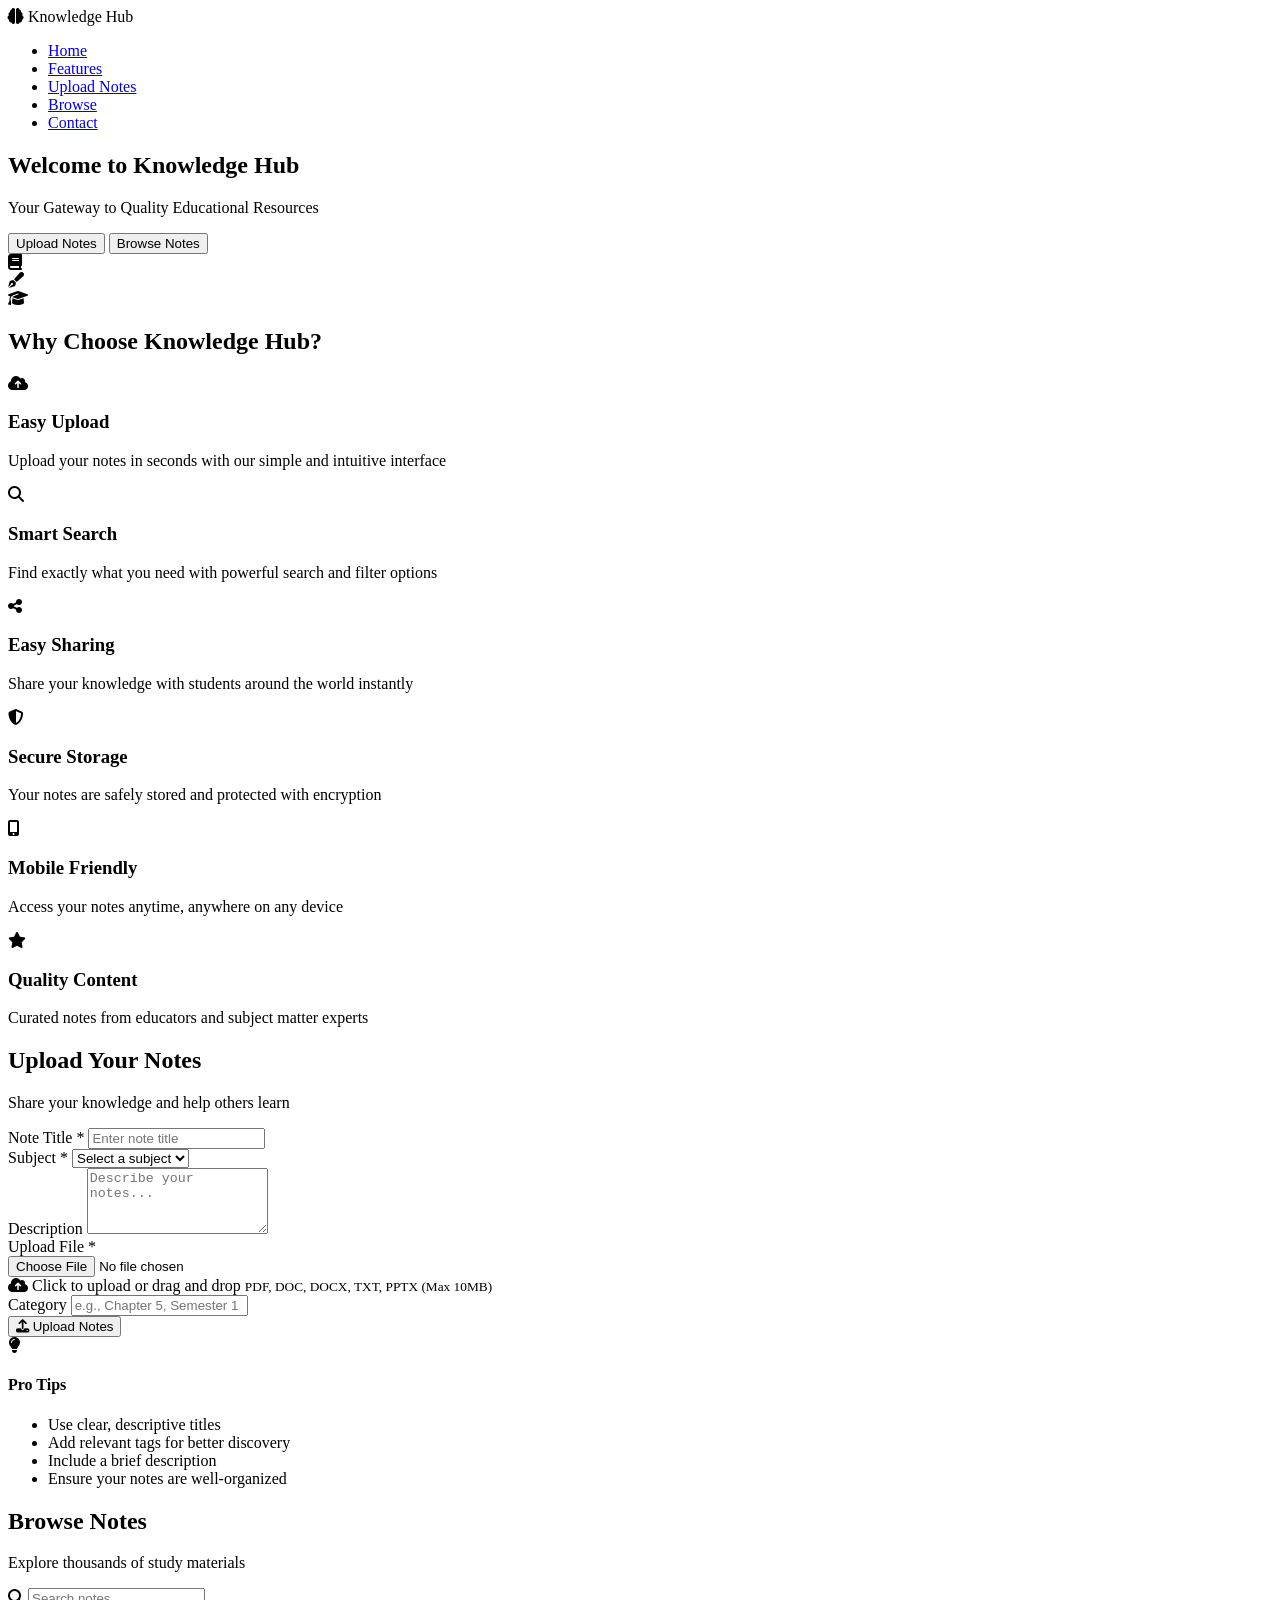
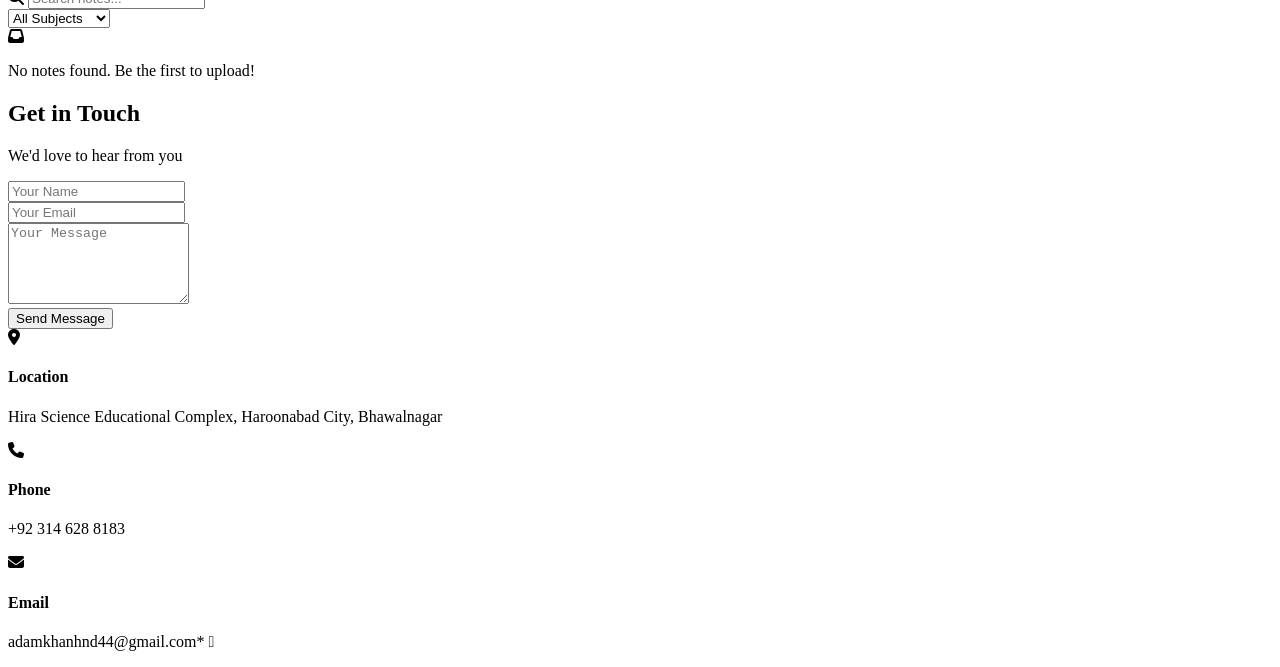
==== index.html @ ecd12857 "Add main structure for Knowledge Hub platform This HTML file serves as the main structure for the Kn" ====
<!DOCTYPE html>
<html lang="en">
<head>
    <meta charset="UTF-8">
    <meta name="viewport" content="width=device-width, initial-scale=1.0">
    <title>Knowledge Hub - Educational Platform</title>
    <link rel="stylesheet" href="styles.css">
    <link rel="stylesheet" href="https://cdnjs.cloudflare.com/ajax/libs/font-awesome/6.4.0/css/all.min.css">
</head>
<body>
    <!-- Navigation Bar -->
    <nav class="navbar">
        <div class="container">
            <div class="logo">
                <i class="fas fa-brain"></i>
                <span>Knowledge Hub</span>
            </div>
            <ul class="nav-links">
                <li><a href="#home" class="nav-link active">Home</a></li>
                <li><a href="#features" class="nav-link">Features</a></li>
                <li><a href="#upload" class="nav-link">Upload Notes</a></li>
                <li><a href="#notes" class="nav-link">Browse</a></li>
                <li><a href="#contact" class="nav-link">Contact</a></li>
            </ul>
            <div class="hamburger">
                <span></span>
                <span></span>
                <span></span>
            </div>
        </div>
    </nav>

    <!-- Hero Section -->
    <section id="home" class="hero">
        <div class="hero-content">
            <h1 class="hero-title">Welcome to <span class="highlight">Knowledge Hub</span></h1>
            <p class="hero-subtitle">Your Gateway to Quality Educational Resources</p>
            <div class="hero-buttons">
                <button class="btn btn-primary" onclick="scrollToSection('upload')">
                    Upload Notes
                </button>
                <button class="btn btn-secondary" onclick="scrollToSection('notes')">
                    Browse Notes
                </button>
            </div>
        </div>
        <div class="hero-image">
            <div class="floating-card">
                <i class="fas fa-book"></i>
            </div>
            <div class="floating-card card-2">
                <i class="fas fa-pen-fancy"></i>
            </div>
            <div class="floating-card card-3">
                <i class="fas fa-graduation-cap"></i>
            </div>
        </div>
    </section>

    <!-- Features Section -->
    <section id="features" class="features">
        <h2>Why Choose Knowledge Hub?</h2>
        <div class="features-grid">
            <div class="feature-card">
                <div class="feature-icon">
                    <i class="fas fa-cloud-upload-alt"></i>
                </div>
                <h3>Easy Upload</h3>
                <p>Upload your notes in seconds with our simple and intuitive interface</p>
            </div>
            <div class="feature-card">
                <div class="feature-icon">
                    <i class="fas fa-search"></i>
                </div>
                <h3>Smart Search</h3>
                <p>Find exactly what you need with powerful search and filter options</p>
            </div>
            <div class="feature-card">
                <div class="feature-icon">
                    <i class="fas fa-share-alt"></i>
                </div>
                <h3>Easy Sharing</h3>
                <p>Share your knowledge with students around the world instantly</p>
            </div>
            <div class="feature-card">
                <div class="feature-icon">
                    <i class="fas fa-shield-alt"></i>
                </div>
                <h3>Secure Storage</h3>
                <p>Your notes are safely stored and protected with encryption</p>
            </div>
            <div class="feature-card">
                <div class="feature-icon">
                    <i class="fas fa-mobile-alt"></i>
                </div>
                <h3>Mobile Friendly</h3>
                <p>Access your notes anytime, anywhere on any device</p>
            </div>
            <div class="feature-card">
                <div class="feature-icon">
                    <i class="fas fa-star"></i>
                </div>
                <h3>Quality Content</h3>
                <p>Curated notes from educators and subject matter experts</p>
            </div>
        </div>
    </section>

    <!-- Upload Notes Section -->
    <section id="upload" class="upload-section">
        <div class="container">
            <h2>Upload Your Notes</h2>
            <p class="section-subtitle">Share your knowledge and help others learn</p>
            
            <div class="upload-container">
                <form id="uploadForm" class="upload-form">
                    <div class="form-group">
                        <label for="title">Note Title *</label>
                        <input type="text" id="title" name="title" placeholder="Enter note title" required>
                    </div>

                    <div class="form-group">
                        <label for="subject">Subject *</label>
                        <select id="subject" name="subject" required>
                            <option value="">Select a subject</option>
                            <option value="Mathematics">Mathematics</option>
                            <option value="Science">Science</option>
                            <option value="History">History</option>
                            <option value="Literature">Literature</option>
                            <option value="Physics">Physics</option>
                            <option value="Chemistry">Chemistry</option>
                            <option value="Biology">Biology</option>
                            <option value="Programming">Programming</option>
                            <option value="Other">Other</option>
                        </select>
                    </div>

                    <div class="form-group">
                        <label for="description">Description</label>
                        <textarea id="description" name="description" placeholder="Describe your notes..." rows="4"></textarea>
                    </div>

                    <div class="form-group">
                        <label for="file">Upload File *</label>
                        <div class="file-input-wrapper">
                            <input type="file" id="file" name="file" accept=".pdf,.doc,.docx,.txt,.pptx" required>
                            <div class="file-input-label">
                                <i class="fas fa-cloud-upload-alt"></i>
                                <span>Click to upload or drag and drop</span>
                                <small>PDF, DOC, DOCX, TXT, PPTX (Max 10MB)</small>
                            </div>
                        </div>
                    </div>

                    <div class="form-group">
                        <label for="category">Category</label>
                        <input type="text" id="category" name="category" placeholder="e.g., Chapter 5, Semester 1">
                    </div>

                    <button type="submit" class="btn btn-primary btn-large">
                        <i class="fas fa-upload"></i> Upload Notes
                    </button>
                </form>

                <div class="upload-info">
                    <div class="info-card">
                        <i class="fas fa-lightbulb"></i>
                        <h4>Pro Tips</h4>
                        <ul>
                            <li>Use clear, descriptive titles</li>
                            <li>Add relevant tags for better discovery</li>
                            <li>Include a brief description</li>
                            <li>Ensure your notes are well-organized</li>
                        </ul>
                    </div>
                </div>
            </div>
        </div>
    </section>

    <!-- Browse Notes Section -->
    <section id="notes" class="notes-section">
        <div class="container">
            <h2>Browse Notes</h2>
            <p class="section-subtitle">Explore thousands of study materials</p>

            <!-- Search and Filter -->
            <div class="search-filter">
                <div class="search-box">
                    <i class="fas fa-search"></i>
                    <input type="text" id="searchInput" placeholder="Search notes...">
                </div>
                <select id="filterSubject">
                    <option value="">All Subjects</option>
                    <option value="Mathematics">Mathematics</option>
                    <option value="Science">Science</option>
                    <option value="History">History</option>
                    <option value="Literature">Literature</option>
                    <option value="Physics">Physics</option>
                    <option value="Chemistry">Chemistry</option>
                    <option value="Biology">Biology</option>
                    <option value="Programming">Programming</option>
                </select>
            </div>

            <!-- Notes Grid - THIS IS THE IMPORTANT ONE -->
            <div class="notes-grid" id="notesGrid">
                <!-- Notes will be dynamically inserted here -->
            </div>

            <div id="noNotes" class="no-notes">
                <i class="fas fa-inbox"></i>
                <p>No notes found. Be the first to upload!</p>
            </div>
        </div>
    </section>

    <!-- Contact Section -->
    <section id="contact" class="contact-section">
        <div class="container">
            <h2>Get in Touch</h2>
            <p class="section-subtitle">We'd love to hear from you</p>

            <div class="contact-content">
                <form class="contact-form" id="contactForm">
                    <div class="form-group">
                        <input type="text" placeholder="Your Name" required>
                    </div>
                    <div class="form-group">
                        <input type="email" placeholder="Your Email" required>
                    </div>
                    <div class="form-group">
                        <textarea placeholder="Your Message" rows="5" required></textarea>
                    </div>
                    <button type="submit" class="btn btn-primary btn-large">Send Message</button>
                </form>

                <div class="contact-info">
                    <div class="contact-item">
                        <i class="fas fa-map-marker-alt"></i>
                        <div>
                            <h4>Location</h4>
                            <p>Hira Science Educational Complex, Haroonabad City, Bhawalnagar</p>
                        </div>
                    </div>
                    <div class="contact-item">
                        <i class="fas fa-phone"></i>
                        <div>
                            <h4>Phone</h4>
                            <p>+92 314 628 8183</p>
                        </div>
                    </div>
                    <div class="contact-item">
                        <i class="fas fa-envelope"></i>
                        <div>
                            <h4>Email</h4>
                            <p>adamkhanhnd44@gmail.com*

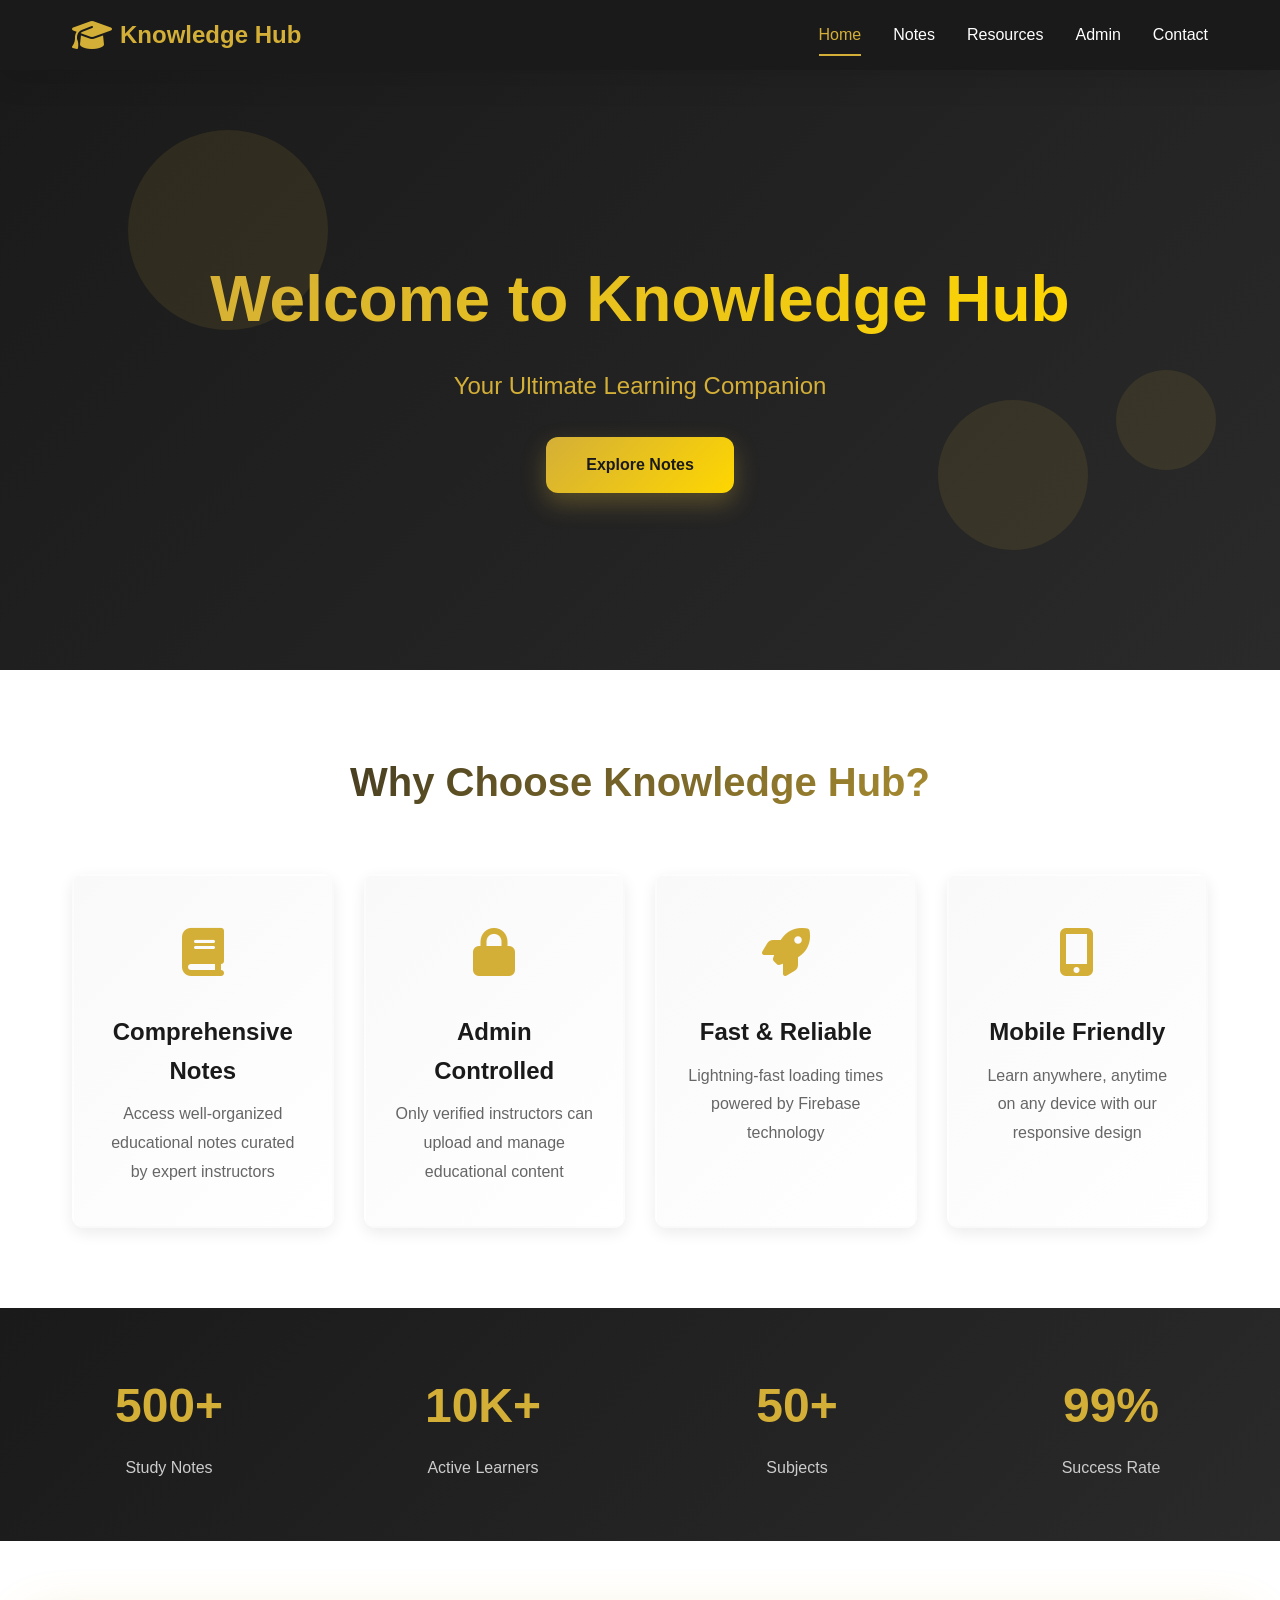
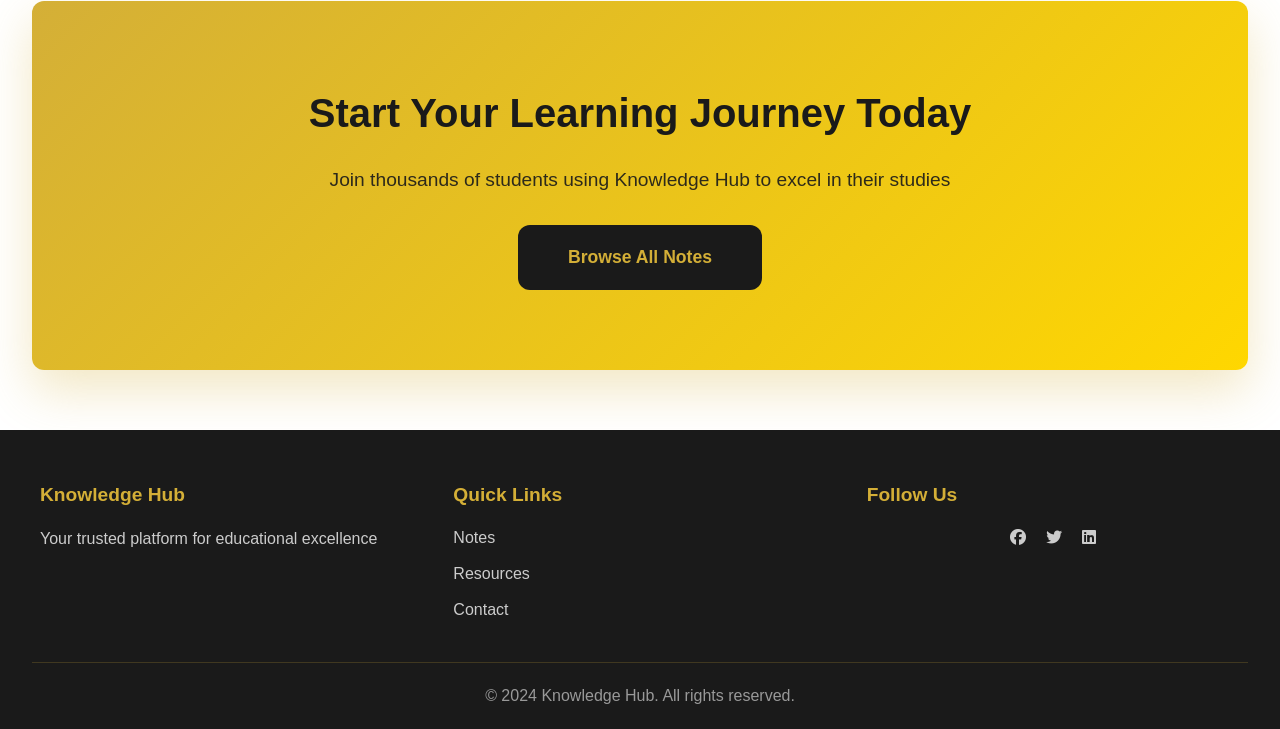
==== commit 92e07c3c: "Complete Knowledge Hub website with Firebase integration, animations, and multi-page structure" ====
--- a/index.html
+++ b/index.html
@@ -3,24 +3,24 @@
 <head>
     <meta charset="UTF-8">
     <meta name="viewport" content="width=device-width, initial-scale=1.0">
-    <title>Knowledge Hub - Educational Platform</title>
+    <title>Knowledge Hub - Learn & Share</title>
     <link rel="stylesheet" href="styles.css">
     <link rel="stylesheet" href="https://cdnjs.cloudflare.com/ajax/libs/font-awesome/6.4.0/css/all.min.css">
 </head>
 <body>
-    <!-- Navigation Bar -->
+    <!-- Navigation -->
     <nav class="navbar">
-        <div class="container">
+        <div class="nav-container">
             <div class="logo">
-                <i class="fas fa-brain"></i>
+                <i class="fas fa-graduation-cap"></i>
                 <span>Knowledge Hub</span>
             </div>
-            <ul class="nav-links">
-                <li><a href="#home" class="nav-link active">Home</a></li>
-                <li><a href="#features" class="nav-link">Features</a></li>
-                <li><a href="#upload" class="nav-link">Upload Notes</a></li>
-                <li><a href="#notes" class="nav-link">Browse</a></li>
-                <li><a href="#contact" class="nav-link">Contact</a></li>
+            <ul class="nav-menu">
+                <li><a href="index.html" class="nav-link active">Home</a></li>
+                <li><a href="notes.html" class="nav-link">Notes</a></li>
+                <li><a href="resources.html" class="nav-link">Resources</a></li>
+                <li><a href="admin.html" class="nav-link">Admin</a></li>
+                <li><a href="contact.html" class="nav-link">Contact</a></li>
             </ul>
             <div class="hamburger">
                 <span></span>
@@ -31,228 +31,110 @@
     </nav>
 
     <!-- Hero Section -->
-    <section id="home" class="hero">
+    <section class="hero">
         <div class="hero-content">
-            <h1 class="hero-title">Welcome to <span class="highlight">Knowledge Hub</span></h1>
-            <p class="hero-subtitle">Your Gateway to Quality Educational Resources</p>
-            <div class="hero-buttons">
-                <button class="btn btn-primary" onclick="scrollToSection('upload')">
-                    Upload Notes
-                </button>
-                <button class="btn btn-secondary" onclick="scrollToSection('notes')">
-                    Browse Notes
-                </button>
-            </div>
+            <h1 class="hero-title">Welcome to Knowledge Hub</h1>
+            <p class="hero-subtitle">Your Ultimate Learning Companion</p>
+            <a href="notes.html" class="cta-button">Explore Notes</a>
         </div>
-        <div class="hero-image">
-            <div class="floating-card">
-                <i class="fas fa-book"></i>
-            </div>
-            <div class="floating-card card-2">
-                <i class="fas fa-pen-fancy"></i>
-            </div>
-            <div class="floating-card card-3">
-                <i class="fas fa-graduation-cap"></i>
-            </div>
+        <div class="hero-background">
+            <div class="floating-shape shape-1"></div>
+            <div class="floating-shape shape-2"></div>
+            <div class="floating-shape shape-3"></div>
         </div>
     </section>
 
     <!-- Features Section -->
-    <section id="features" class="features">
-        <h2>Why Choose Knowledge Hub?</h2>
+    <section class="features">
+        <h2 class="section-title">Why Choose Knowledge Hub?</h2>
         <div class="features-grid">
             <div class="feature-card">
                 <div class="feature-icon">
-                    <i class="fas fa-cloud-upload-alt"></i>
+                    <i class="fas fa-book"></i>
                 </div>
-                <h3>Easy Upload</h3>
-                <p>Upload your notes in seconds with our simple and intuitive interface</p>
+                <h3>Comprehensive Notes</h3>
+                <p>Access well-organized educational notes curated by expert instructors</p>
             </div>
             <div class="feature-card">
                 <div class="feature-icon">
-                    <i class="fas fa-search"></i>
+                    <i class="fas fa-lock"></i>
                 </div>
-                <h3>Smart Search</h3>
-                <p>Find exactly what you need with powerful search and filter options</p>
+                <h3>Admin Controlled</h3>
+                <p>Only verified instructors can upload and manage educational content</p>
             </div>
             <div class="feature-card">
                 <div class="feature-icon">
-                    <i class="fas fa-share-alt"></i>
+                    <i class="fas fa-rocket"></i>
                 </div>
-                <h3>Easy Sharing</h3>
-                <p>Share your knowledge with students around the world instantly</p>
-            </div>
-            <div class="feature-card">
-                <div class="feature-icon">
-                    <i class="fas fa-shield-alt"></i>
-                </div>
-                <h3>Secure Storage</h3>
-                <p>Your notes are safely stored and protected with encryption</p>
+                <h3>Fast & Reliable</h3>
+                <p>Lightning-fast loading times powered by Firebase technology</p>
             </div>
             <div class="feature-card">
                 <div class="feature-icon">
                     <i class="fas fa-mobile-alt"></i>
                 </div>
                 <h3>Mobile Friendly</h3>
-                <p>Access your notes anytime, anywhere on any device</p>
-            </div>
-            <div class="feature-card">
-                <div class="feature-icon">
-                    <i class="fas fa-star"></i>
-                </div>
-                <h3>Quality Content</h3>
-                <p>Curated notes from educators and subject matter experts</p>
+                <p>Learn anywhere, anytime on any device with our responsive design</p>
             </div>
         </div>
     </section>
 
-    <!-- Upload Notes Section -->
-    <section id="upload" class="upload-section">
-        <div class="container">
-            <h2>Upload Your Notes</h2>
-            <p class="section-subtitle">Share your knowledge and help others learn</p>
-            
-            <div class="upload-container">
-                <form id="uploadForm" class="upload-form">
-                    <div class="form-group">
-                        <label for="title">Note Title *</label>
-                        <input type="text" id="title" name="title" placeholder="Enter note title" required>
-                    </div>
+    <!-- Stats Section -->
+    <section class="stats">
+        <div class="stat-item">
+            <h3 class="stat-number">500+</h3>
+            <p class="stat-label">Study Notes</p>
+        </div>
+        <div class="stat-item">
+            <h3 class="stat-number">10K+</h3>
+            <p class="stat-label">Active Learners</p>
+        </div>
+        <div class="stat-item">
+            <h3 class="stat-number">50+</h3>
+            <p class="stat-label">Subjects</p>
+        </div>
+        <div class="stat-item">
+            <h3 class="stat-number">99%</h3>
+            <p class="stat-label">Success Rate</p>
+        </div>
+    </section>
 
-                    <div class="form-group">
-                        <label for="subject">Subject *</label>
-                        <select id="subject" name="subject" required>
-                            <option value="">Select a subject</option>
-                            <option value="Mathematics">Mathematics</option>
-                            <option value="Science">Science</option>
-                            <option value="History">History</option>
-                            <option value="Literature">Literature</option>
-                            <option value="Physics">Physics</option>
-                            <option value="Chemistry">Chemistry</option>
-                            <option value="Biology">Biology</option>
-                            <option value="Programming">Programming</option>
-                            <option value="Other">Other</option>
-                        </select>
-                    </div>
+    <!-- CTA Section -->
+    <section class="cta-section">
+        <h2>Start Your Learning Journey Today</h2>
+        <p>Join thousands of students using Knowledge Hub to excel in their studies</p>
+        <a href="notes.html" class="cta-button-large">Browse All Notes</a>
+    </section>
 
-                    <div class="form-group">
-                        <label for="description">Description</label>
-                        <textarea id="description" name="description" placeholder="Describe your notes..." rows="4"></textarea>
-                    </div>
-
-                    <div class="form-group">
-                        <label for="file">Upload File *</label>
-                        <div class="file-input-wrapper">
-                            <input type="file" id="file" name="file" accept=".pdf,.doc,.docx,.txt,.pptx" required>
-                            <div class="file-input-label">
-                                <i class="fas fa-cloud-upload-alt"></i>
-                                <span>Click to upload or drag and drop</span>
-                                <small>PDF, DOC, DOCX, TXT, PPTX (Max 10MB)</small>
-                            </div>
-                        </div>
-                    </div>
-
-                    <div class="form-group">
-                        <label for="category">Category</label>
-                        <input type="text" id="category" name="category" placeholder="e.g., Chapter 5, Semester 1">
-                    </div>
-
-                    <button type="submit" class="btn btn-primary btn-large">
-                        <i class="fas fa-upload"></i> Upload Notes
-                    </button>
-                </form>
-
-                <div class="upload-info">
-                    <div class="info-card">
-                        <i class="fas fa-lightbulb"></i>
-                        <h4>Pro Tips</h4>
-                        <ul>
-                            <li>Use clear, descriptive titles</li>
-                            <li>Add relevant tags for better discovery</li>
-                            <li>Include a brief description</li>
-                            <li>Ensure your notes are well-organized</li>
-                        </ul>
-                    </div>
+    <!-- Footer -->
+    <footer class="footer">
+        <div class="footer-content">
+            <div class="footer-section">
+                <h4>Knowledge Hub</h4>
+                <p>Your trusted platform for educational excellence</p>
+            </div>
+            <div class="footer-section">
+                <h4>Quick Links</h4>
+                <ul>
+                    <li><a href="notes.html">Notes</a></li>
+                    <li><a href="resources.html">Resources</a></li>
+                    <li><a href="contact.html">Contact</a></li>
+                </ul>
+            </div>
+            <div class="footer-section">
+                <h4>Follow Us</h4>
+                <div class="social-links">
+                    <a href="#"><i class="fab fa-facebook"></i></a>
+                    <a href="#"><i class="fab fa-twitter"></i></a>
+                    <a href="#"><i class="fab fa-linkedin"></i></a>
                 </div>
             </div>
         </div>
-    </section>
+        <div class="footer-bottom">
+            <p>&copy; 2024 Knowledge Hub. All rights reserved.</p>
+        </div>
+    </footer>
 
-    <!-- Browse Notes Section -->
-    <section id="notes" class="notes-section">
-        <div class="container">
-            <h2>Browse Notes</h2>
-            <p class="section-subtitle">Explore thousands of study materials</p>
-
-            <!-- Search and Filter -->
-            <div class="search-filter">
-                <div class="search-box">
-                    <i class="fas fa-search"></i>
-                    <input type="text" id="searchInput" placeholder="Search notes...">
-                </div>
-                <select id="filterSubject">
-                    <option value="">All Subjects</option>
-                    <option value="Mathematics">Mathematics</option>
-                    <option value="Science">Science</option>
-                    <option value="History">History</option>
-                    <option value="Literature">Literature</option>
-                    <option value="Physics">Physics</option>
-                    <option value="Chemistry">Chemistry</option>
-                    <option value="Biology">Biology</option>
-                    <option value="Programming">Programming</option>
-                </select>
-            </div>
-
-            <!-- Notes Grid - THIS IS THE IMPORTANT ONE -->
-            <div class="notes-grid" id="notesGrid">
-                <!-- Notes will be dynamically inserted here -->
-            </div>
-
-            <div id="noNotes" class="no-notes">
-                <i class="fas fa-inbox"></i>
-                <p>No notes found. Be the first to upload!</p>
-            </div>
-        </div>
-    </section>
-
-    <!-- Contact Section -->
-    <section id="contact" class="contact-section">
-        <div class="container">
-            <h2>Get in Touch</h2>
-            <p class="section-subtitle">We'd love to hear from you</p>
-
-            <div class="contact-content">
-                <form class="contact-form" id="contactForm">
-                    <div class="form-group">
-                        <input type="text" placeholder="Your Name" required>
-                    </div>
-                    <div class="form-group">
-                        <input type="email" placeholder="Your Email" required>
-                    </div>
-                    <div class="form-group">
-                        <textarea placeholder="Your Message" rows="5" required></textarea>
-                    </div>
-                    <button type="submit" class="btn btn-primary btn-large">Send Message</button>
-                </form>
-
-                <div class="contact-info">
-                    <div class="contact-item">
-                        <i class="fas fa-map-marker-alt"></i>
-                        <div>
-                            <h4>Location</h4>
-                            <p>Hira Science Educational Complex, Haroonabad City, Bhawalnagar</p>
-                        </div>
-                    </div>
-                    <div class="contact-item">
-                        <i class="fas fa-phone"></i>
-                        <div>
-                            <h4>Phone</h4>
-                            <p>+92 314 628 8183</p>
-                        </div>
-                    </div>
-                    <div class="contact-item">
-                        <i class="fas fa-envelope"></i>
-                        <div>
-                            <h4>Email</h4>
-                            <p>adamkhanhnd44@gmail.com*
-
+    <script src="script.js"></script>
+</body>
+</html>
--- a/styles.css
+++ b/styles.css
@@ -0,0 +1,1549 @@
+:root {
+    --primary-color: #d4af37;
+    --dark-color: #1a1a1a;
+    --light-color: #f5f5f5;
+    --text-color: #333;
+    --border-radius: 12px;
+    --transition: all 0.3s ease;
+    --box-shadow: 0 10px 30px rgba(0, 0, 0, 0.1);
+}
+
+* {
+    margin: 0;
+    padding: 0;
+    box-sizing: border-box;
+}
+
+body {
+    font-family: 'Segoe UI', Tahoma, Geneva, Verdana, sans-serif;
+    color: var(--text-color);
+    background-color: #fff;
+    line-height: 1.6;
+}
+
+/* ===== NAVIGATION ===== */
+.navbar {
+    background: var(--dark-color);
+    position: sticky;
+    top: 0;
+    z-index: 1000;
+    box-shadow: var(--box-shadow);
+    animation: slideDown 0.5s ease-out;
+}
+
+@keyframes slideDown {
+    from {
+        transform: translateY(-100%);
+        opacity: 0;
+    }
+    to {
+        transform: translateY(0);
+        opacity: 1;
+    }
+}
+
+.nav-container {
+    max-width: 1200px;
+    margin: 0 auto;
+    display: flex;
+    justify-content: space-between;
+    align-items: center;
+    padding: 1rem 2rem;
+}
+
+.logo {
+    display: flex;
+    align-items: center;
+    gap: 0.5rem;
+    color: var(--primary-color);
+    font-size: 1.5rem;
+    font-weight: bold;
+    text-decoration: none;
+    animation: fadeInLeft 0.6s ease-out;
+}
+
+.logo i {
+    font-size: 2rem;
+}
+
+.nav-menu {
+    display: flex;
+    list-style: none;
+    gap: 2rem;
+}
+
+.nav-link {
+    color: #fff;
+    text-decoration: none;
+    transition: var(--transition);
+    position: relative;
+    padding: 0.5rem 0;
+}
+
+.nav-link::after {
+    content: '';
+    position: absolute;
+    bottom: -5px;
+    left: 0;
+    width: 0;
+    height: 2px;
+    background: var(--primary-color);
+    transition: width 0.3s ease;
+}
+
+.nav-link:hover::after,
+.nav-link.active::after {
+    width: 100%;
+}
+
+.nav-link:hover,
+.nav-link.active {
+    color: var(--primary-color);
+}
+
+.hamburger {
+    display: none;
+    flex-direction: column;
+    cursor: pointer;
+}
+
+.hamburger span {
+    width: 25px;
+    height: 3px;
+    background: var(--primary-color);
+    margin: 5px 0;
+    transition: var(--transition);
+    border-radius: 2px;
+}
+
+/* ===== HERO SECTION ===== */
+.hero {
+    background: linear-gradient(135deg, var(--dark-color) 0%, #2a2a2a 100%);
+    color: #fff;
+    padding: 100px 2rem;
+    text-align: center;
+    position: relative;
+    overflow: hidden;
+    min-height: 600px;
+    display: flex;
+    align-items: center;
+    justify-content: center;
+}
+
+.hero-content {
+    position: relative;
+    z-index: 2;
+    animation: fadeInUp 1s ease-out;
+}
+
+.hero-title {
+    font-size: 4rem;
+    margin-bottom: 1rem;
+    background: linear-gradient(135deg, var(--primary-color) 0%, #ffd700 100%);
+    -webkit-background-clip: text;
+    -webkit-text-fill-color: transparent;
+    background-clip: text;
+    animation: titleGlow 2s ease-in-out infinite;
+}
+
+@keyframes titleGlow {
+    0%, 100% {
+        text-shadow: 0 0 20px rgba(212, 175, 55, 0.3);
+    }
+    50% {
+        text-shadow: 0 0 40px rgba(212, 175, 55, 0.6);
+    }
+}
+
+.hero-subtitle {
+    font-size: 1.5rem;
+    margin-bottom: 2rem;
+    color: #d4af37;
+    animation: fadeIn 1.5s ease-out;
+}
+
+.hero-background {
+    position: absolute;
+    top: 0;
+    left: 0;
+    width: 100%;
+    height: 100%;
+    z-index: 1;
+}
+
+.floating-shape {
+    position: absolute;
+    background: rgba(212, 175, 55, 0.1);
+    border-radius: 50%;
+    animation: float 6s ease-in-out infinite;
+}
+
+.shape-1 {
+    width: 200px;
+    height: 200px;
+    top: 10%;
+    left: 10%;
+    animation-delay: 0s;
+}
+
+.shape-2 {
+    width: 150px;
+    height: 150px;
+    bottom: 20%;
+    right: 15%;
+    animation-delay: 2s;
+}
+
+.shape-3 {
+    width: 100px;
+    height: 100px;
+    top: 50%;
+    right: 5%;
+    animation-delay: 4s;
+}
+
+@keyframes float {
+    0%, 100% {
+        transform: translateY(0px) rotate(0deg);
+    }
+    50% {
+        transform: translateY(-30px) rotate(10deg);
+    }
+}
+
+.cta-button {
+    display: inline-block;
+    background: linear-gradient(135deg, var(--primary-color) 0%, #ffd700 100%);
+    color: var(--dark-color);
+    padding: 15px 40px;
+    border-radius: var(--border-radius);
+    text-decoration: none;
+    font-weight: bold;
+    transition: var(--transition);
+    box-shadow: 0 10px 25px rgba(212, 175, 55, 0.3);
+    cursor: pointer;
+    border: none;
+    font-size: 1rem;
+}
+
+.cta-button:hover {
+    transform: translateY(-3px);
+    box-shadow: 0 15px 35px rgba(212, 175, 55, 0.5);
+}
+
+/* ===== FEATURES SECTION ===== */
+.features {
+    padding: 80px 2rem;
+    max-width: 1200px;
+    margin: 0 auto;
+}
+
+.section-title {
+    text-align: center;
+    font-size: 2.5rem;
+    margin-bottom: 60px;
+    background: linear-gradient(135deg, var(--dark-color) 0%, var(--primary-color) 100%);
+    -webkit-background-clip: text;
+    -webkit-text-fill-color: transparent;
+    background-clip: text;
+    animation: fadeInDown 0.8s ease-out;
+}
+
+.features-grid {
+    display: grid;
+    grid-template-columns: repeat(auto-fit, minmax(250px, 1fr));
+    gap: 30px;
+}
+
+.feature-card {
+    background: linear-gradient(135deg, #f9f9f9 0%, #fff 100%);
+    padding: 40px 30px;
+    border-radius: var(--border-radius);
+    text-align: center;
+    transition: var(--transition);
+    box-shadow: 0 5px 15px rgba(0, 0, 0, 0.08);
+    border: 2px solid transparent;
+    animation: slideInUp 0.6s ease-out;
+}
+
+.feature-card:hover {
+    transform: translateY(-10px);
+    box-shadow: 0 20px 40px rgba(212, 175, 55, 0.2);
+    border-color: var(--primary-color);
+}
+
+.feature-icon {
+    font-size: 3rem;
+    color: var(--primary-color);
+    margin-bottom: 20px;
+    animation: pulse 2s ease-in-out infinite;
+}
+
+@keyframes pulse {
+    0%, 100% {
+        transform: scale(1);
+    }
+    50% {
+        transform: scale(1.1);
+    }
+}
+
+.feature-card h3 {
+    font-size: 1.5rem;
+    margin-bottom: 10px;
+    color: var(--dark-color);
+}
+
+.feature-card p {
+    color: #666;
+    line-height: 1.8;
+}
+
+/* ===== STATS SECTION ===== */
+.stats {
+    background: linear-gradient(135deg, var(--dark-color) 0%, #2a2a2a 100%);
+    padding: 60px 2rem;
+    display: grid;
+    grid-template-columns: repeat(auto-fit, minmax(200px, 1fr));
+    gap: 40px;
+    text-align: center;
+}
+
+.stat-item {
+    color: #fff;
+    animation: countUp 1s ease-out;
+}
+
+@keyframes countUp {
+    from {
+        opacity: 0;
+        transform: translateY(20px);
+    }
+    to {
+        opacity: 1;
+        transform: translateY(0);
+    }
+}
+
+.stat-number {
+    font-size: 3rem;
+    color: var(--primary-color);
+    font-weight: bold;
+    margin-bottom: 10px;
+}
+
+.stat-label {
+    font-size: 1rem;
+    color: #ccc;
+}
+
+/* ===== CTA SECTION ===== */
+.cta-section {
+    background: linear-gradient(135deg, var(--primary-color) 0%, #ffd700 100%);
+    color: var(--dark-color);
+    padding: 80px 2rem;
+    text-align: center;
+    margin: 60px 2rem;
+    border-radius: var(--border-radius);
+    box-shadow: 0 20px 50px rgba(212, 175, 55, 0.3);
+}
+
+.cta-section h2 {
+    font-size: 2.5rem;
+    margin-bottom: 20px;
+}
+
+.cta-section p {
+    font-size: 1.2rem;
+    margin-bottom: 30px;
+    opacity: 0.9;
+}
+
+.cta-button-large {
+    display: inline-block;
+    background: var(--dark-color);
+    color: var(--primary-color);
+    padding: 18px 50px;
+    border-radius: var(--border-radius);
+    text-decoration: none;
+    font-weight: bold;
+    transition: var(--transition);
+    cursor: pointer;
+    border: none;
+    font-size: 1.1rem;
+}
+
+.cta-button-large:hover {
+    transform: scale(1.05);
+    box-shadow: 0 10px 30px rgba(0, 0, 0, 0.2);
+}
+
+/* ===== PAGE HEADER ===== */
+.page-header {
+    background: linear-gradient(135deg, var(--dark-color) 0%, #2a2a2a 100%);
+    color: #fff;
+    padding: 60px 2rem;
+    text-align: center;
+}
+
+.page-header h1 {
+    font-size: 2.5rem;
+    color: var(--primary-color);
+    margin-bottom: 10px;
+}
+
+.page-header p {
+    font-size: 1.2rem;
+    color: #ccc;
+}
+
+/* ===== SEARCH SECTION ===== */
+.search-section {
+    max-width: 1200px;
+    margin: 40px auto;
+    padding: 0 2rem;
+}
+
+.search-container {
+    display: flex;
+    gap: 10px;
+    margin-bottom: 30px;
+}
+
+.search-input {
+    flex: 1;
+    padding: 15px 20px;
+    border: 2px solid var(--primary-color);
+    border-radius: var(--border-radius);
+    font-size: 1rem;
+    transition: var(--transition);
+}
+
+.search-input:focus {
+    outline: none;
+    box-shadow: 0 0 20px rgba(212, 175, 55, 0.3);
+}
+
+.search-btn {
+    background: var(--primary-color);
+    color: var(--dark-color);
+    border: none;
+    padding: 15px 30px;
+    border-radius: var(--border-radius);
+    cursor: pointer;
+    font-size: 1.1rem;
+    transition: var(--transition);
+}
+
+.search-btn:hover {
+    transform: translateY(-3px);
+    box-shadow: 0 10px 25px rgba(212, 175, 55, 0.3);
+}
+
+.filter-buttons {
+    display: flex;
+    gap: 10px;
+    flex-wrap: wrap;
+}
+
+.filter-btn {
+    padding: 10px 20px;
+    border: 2px solid #ddd;
+    background: #fff;
+    border-radius: 20px;
+    cursor: pointer;
+    transition: var(--transition);
+    font-weight: 500;
+}
+
+.filter-btn:hover,
+.filter-btn.active {
+    background: var(--primary-color);
+    color: var(--dark-color);
+    border-color: var(--primary-color);
+}
+
+/* ===== NOTES CONTAINER ===== */
+.notes-container {
+    max-width: 1200px;
+    margin: 40px auto;
+    padding: 0 2rem;
+}
+
+.notes-grid {
+    display: grid;
+    grid-template-columns: repeat(auto-fill, minmax(300px, 1fr));
+    gap: 30px;
+}
+
+.note-card {
+    background: #fff;
+    border-radius: var(--border-radius);
+    overflow: hidden;
+    box-shadow: 0 5px 15px rgba(0, 0, 0, 0.08);
+    transition: var(--transition);
+    cursor: pointer;
+    border: 2px solid transparent;
+    animation: slideInUp 0.6s ease-out;
+}
+
+.note-card:hover {
+    transform: translateY(-10px);
+    box-shadow: 0 20px 40px rgba(212, 175, 55, 0.2);
+    border-color: var(--primary-color);
+}
+
+.note-header {
+    background: linear-gradient(135deg, var(--dark-color) 0%, #2a2a2a 100%);
+    color: var(--primary-color);
+    padding: 20px;
+    font-size: 1.3rem;
+    font-weight: bold;
+    min-height: 60px;
+    display: flex;
+    align-items: center;
+}
+
+.note-body {
+    padding: 20px;
+}
+
+.note-subject {
+    display: inline-block;
+    background: var(--primary-color);
+    color: var(--dark-color);
+    padding: 5px 15px;
+    border-radius: 20px;
+    font-size: 0.85rem;
+    font-weight: bold;
+    margin-bottom: 10px;
+}
+
+.note-description {
+    color: #666;
+    margin: 10px 0;
+    line-height: 1.6;
+    display: -webkit-box;
+    -webkit-line-clamp: 2;
+    -webkit-box-orient: vertical;
+    overflow: hidden;
+}
+
+.note-date {
+    color: #999;
+    font-size: 0.9rem;
+    margin-top: 10px;
+}
+
+.note-footer {
+    display: flex;
+    justify-content: space-between;
+    align-items: center;
+    margin-top: 15px;
+    padding-top: 15px;
+    border-top: 1px solid #eee;
+}
+
+.note-footer button {
+    background: var(--primary-color);
+    color: var(--dark-color);
+    border: none;
+    padding: 8px 16px;
+    border-radius: 6px;
+    cursor: pointer;
+    font-weight: bold;
+    transition: var(--transition);
+}
+
+.note-footer button:hover {
+    transform: scale(1.05);
+}
+
+.loading-spinner {
+    text-align: center;
+    padding: 60px 20px;
+}
+
+.spinner {
+    border: 4px solid #f3f3f3;
+    border-top: 4px solid var(--primary-color);
+    border-radius: 50%;
+    width: 40px;
+    height: 40px;
+    animation: spin 1s linear infinite;
+    margin: 0 auto 20px;
+}
+
+@keyframes spin {
+    0% {
+        transform: rotate(0deg);
+    }
+    100% {
+        transform: rotate(360deg);
+    }
+}
+
+.no-notes-message {
+    text-align: center;
+    padding: 80px 20px;
+    color: #999;
+}
+
+.no-notes-message i {
+    font-size: 4rem;
+    color: var(--primary-color);
+    margin-bottom: 20px;
+}
+
+.no-notes-message h3 {
+    font-size: 1.5rem;
+    margin-bottom: 10px;
+    color: var(--dark-color);
+}
+
+/* ===== MODAL ===== */
+.modal {
+    display: none;
+    position: fixed;
+    z-index: 2000;
+    left: 0;
+    top: 0;
+    width: 100%;
+    height: 100%;
+    background-color: rgba(0, 0, 0, 0.5);
+    animation: fadeIn 0.3s ease-out;
+}
+
+.modal-content {
+    background-color: #fff;
+    margin: 5% auto;
+    padding: 30px;
+    border: 1px solid #888;
+    border-radius: var(--border-radius);
+    width: 90%;
+    max-width: 800px;
+    max-height: 80vh;
+    overflow-y: auto;
+    box-shadow: 0 20px 60px rgba(0, 0, 0, 0.3);
+    animation: slideInDown 0.3s ease-out;
+}
+
+.close-modal {
+    color: #aaa;
+    float: right;
+    font-size: 28px;
+    font-weight: bold;
+    cursor: pointer;
+    transition: var(--transition);
+}
+
+.close-modal:hover,
+.close-modal:focus {
+    color: var(--dark-color);
+}
+
+#modalTitle {
+    color: var(--dark-color);
+    margin-bottom: 15px;
+}
+
+.modal-meta {
+    display: flex;
+    gap: 10px;
+    margin-bottom: 20px;
+    flex-wrap: wrap;
+}
+
+.badge {
+    display: inline-block;
+    background: var(--primary-color);
+    color: var(--dark-color);
+    padding: 5px 15px;
+    border-radius: 20px;
+    font-weight: bold;
+    font-size: 0.9rem;
+}
+
+.date-badge {
+    display: inline-block;
+    color: #666;
+    font-size: 0.9rem;
+}
+
+.modal-description {
+    color: #666;
+    margin-bottom: 20px;
+    line-height: 1.8;
+}
+
+.modal-content-text {
+    background: #f5f5f5;
+    padding: 20px;
+    border-radius: var(--border-radius);
+    margin-bottom: 20px;
+    color: #333;
+    line-height: 1.8;
+    white-space: pre-wrap;
+    word-wrap: break-word;
+}
+
+.download-btn {
+    display: inline-block;
+    background: var(--primary-color);
+    color: var(--dark-color);
+    padding: 12px 30px;
+    border-radius: var(--border-radius);
+    text-decoration: none;
+    font-weight: bold;
+    transition: var(--transition);
+    margin-top: 20px;
+}
+
+.download-btn:hover {
+    transform: translateY(-3px);
+    box-shadow: 0 10px 25px rgba(212, 175, 55, 0.3);
+}
+
+/* ===== ADMIN SECTION ===== */
+.admin-container {
+    max-width: 1400px;
+    margin: 0 auto;
+    padding: 40px 2rem;
+    min-height: calc(100vh - 200px);
+}
+
+.admin-header {
+    text-align: center;
+    margin-bottom: 40px;
+}
+
+.admin-header h1 {
+    color: var(--dark-color);
+    font-size: 2.5rem;
+    margin-bottom: 10px;
+}
+
+.admin-header p {
+    color: #666;
+    font-size: 1.1rem;
+}
+
+.auth-section {
+    display: flex;
+    justify-content: center;
+    align-items: center;
+    min-height: 400px;
+}
+
+.auth-box {
+    background: linear-gradient(135deg, #f9f9f9 0%, #fff 100%);
+    padding: 60px 40px;
+    border-radius: var(--border-radius);
+    text-align: center;
+    box-shadow: 0 10px 40px rgba(0, 0, 0, 0.1);
+    max-width: 500px;
+}
+
+.auth-box h2 {
+    color: var(--dark-color);
+    font-size: 2rem;
+    margin-bottom: 15px;
+}
+
+.auth-box p {
+    color: #666;
+    margin-bottom: 30px;
+    font-size: 1.1rem;
+}
+
+.google-btn {
+    background: #4285F4;
+    color: #fff;
+    border: none;
+    padding: 15px 40px;
+    border-radius: var(--border-radius);
+    font-size: 1.1rem;
+    font-weight: bold;
+    cursor: pointer;
+    transition: var(--transition);
+    display: inline-flex;
+    align-items: center;
+    gap: 10px;
+    margin-bottom: 30px;
+}
+
+.google-btn:hover {
+    background: #357ae8;
+    transform: translateY(-3px);
+    box-shadow: 0 10px 25px rgba(66, 133, 244, 0.3);
+}
+
+.auth-info {
+    font-size: 0.9rem;
+    color: #999;
+}
+
+.admin-panel {
+    display: grid;
+    grid-template-columns: 300px 1fr;
+    gap: 30px;
+    background: linear-gradient(135deg, #f9f9f9 0%, #fff 100%);
+    border-radius: var(--border-radius);
+    overflow: hidden;
+    box-shadow: 0 10px 40px rgba(0, 0, 0, 0.1);
+}
+
+.admin-sidebar {
+    background: var(--dark-color);
+    color: #fff;
+    padding: 30px 20px;
+}
+
+.admin-user-info {
+    display: flex;
+    flex-direction: column;
+    align-items: center;
+    padding-bottom: 30px;
+    border-bottom: 2px solid rgba(212, 175, 55, 0.3);
+    margin-bottom: 30px;
+}
+
+.user-photo {
+    width: 80px;
+    height: 80px;
+    border-radius: 50%;
+    margin-bottom: 15px;
+    border: 3px solid var(--primary-color);
+}
+
+.user-details {
+    text-align: center;
+    margin-bottom: 20px;
+}
+
+.user-details h3 {
+    color: var(--primary-color);
+    margin-bottom: 5px;
+}
+
+.user-details p {
+    color: #ccc;
+    font-size: 0.9rem;
+}
+
+.sign-out-btn {
+    background: var(--primary-color);
+    color: var(--dark-color);
+    border: none;
+    padding: 10px 20px;
+    border-radius: 6px;
+    cursor: pointer;
+    font-weight: bold;
+    transition: var(--transition);
+    width: 100%;
+}
+
+.sign-out-btn:hover {
+    transform: scale(1.05);
+}
+
+.admin-menu {
+    display: flex;
+    flex-direction: column;
+    gap: 10px;
+}
+
+.admin-menu-item {
+    background: rgba(212, 175, 55, 0.1);
+    color: #fff;
+    border: 2px solid transparent;
+    padding: 15px 20px;
+    border-radius: 6px;
+    cursor: pointer;
+    transition: var(--transition);
+    text-align: left;
+    font-size: 1rem;
+    display: flex;
+    align-items: center;
+    gap: 10px;
+}
+
+.admin-menu-item:hover,
+.admin-menu-item.active {
+    background: var(--primary-color);
+    color: var(--dark-color);
+    border-color: var(--primary-color);
+}
+
+.admin-content {
+    padding: 40px;
+}
+
+.admin-section {
+    display: none;
+}
+
+.admin-section.active {
+    display: block;
+    animation: fadeIn 0.3s ease-out;
+}
+
+.upload-form {
+    display: grid;
+    gap: 20px;
+}
+
+.form-group {
+    display: flex;
+    flex-direction: column;
+}
+
+.form-group label {
+    color: var(--dark-color);
+    font-weight: bold;
+    margin-bottom: 8px;
+}
+
+.form-group input,
+.form-group textarea,
+.form-group select {
+    padding: 12px 15px;
+    border: 2px solid #ddd;
+    border-radius: 6px;
+    font-size: 1rem;
+    transition: var(--transition);
+    font-family: inherit;
+}
+
+.form-group input:focus,
+.form-group textarea:focus,
+.form-group select:focus {
+    outline: none;
+    border-color: var(--primary-color);
+    box-shadow: 0 0 10px rgba(212, 175, 55, 0.3);
+}
+
+.submit-btn {
+    background: var(--primary-color);
+    color: var(--dark-color);
+    border: none;
+    padding: 15px 30px;
+    border-radius: var(--border-radius);
+    font-size: 1.1rem;
+    font-weight: bold;
+    cursor: pointer;
+    transition: var(--transition);
+    align-self: flex-start;
+}
+
+.submit-btn:hover {
+    transform: translateY(-3px);
+    box-shadow: 0 10px 25px rgba(212, 175, 55, 0.3);
+}
+
+.message {
+    padding: 15px 20px;
+    border-radius: 6px;
+    margin-top: 20px;
+    display: none;
+}
+
+.message.success {
+    display: block;
+    background: #d4edda;
+    color: #155724;
+    border: 1px solid #c3e6cb;
+}
+
+.message.error {
+    display: block;
+    background: #f8d7da;
+    color: #721c24;
+    border: 1px solid #f5c6cb;
+}
+
+.admin-notes-list {
+    display: grid;
+    gap: 20px;
+}
+
+.admin-note-item {
+    background: #fff;
+    padding: 20px;
+    border-radius: 6px;
+    border-left: 4px solid var(--primary-color);
+    display: flex;
+    justify-content: space-between;
+    align-items: center;
+    box-shadow: 0 3px 10px rgba(0, 0, 0, 0.05);
+    animation: slideInUp 0.4s ease-out;
+}
+
+.admin-note-info h3 {
+    color: var(--dark-color);
+    margin-bottom: 5px;
+}
+
+.admin-note-info p {
+    color: #666;
+    font-size: 0.9rem;
+}
+
+.admin-note-actions {
+    display: flex;
+    gap: 10px;
+}
+
+.btn-edit,
+.btn-delete {
+    border: none;
+    padding: 8px 16px;
+    border-radius: 6px;
+    cursor: pointer;
+    font-weight: bold;
+    transition: var(--transition);
+}
+
+.btn-edit {
+    background: var(--primary-color);
+    color: var(--dark-color);
+}
+
+.btn-delete {
+    background: #dc3545;
+    color: #fff;
+}
+
+.btn-edit:hover,
+.btn-delete:hover {
+    transform: scale(1.05);
+}
+
+.stats-grid {
+    display: grid;
+    grid-template-columns: repeat(auto-fit, minmax(250px, 1fr));
+    gap: 20px;
+}
+
+.stat-card {
+    background: linear-gradient(135deg, var(--primary-color) 0%, #ffd700 100%);
+    color: var(--dark-color);
+    padding: 30px;
+    border-radius: var(--border-radius);
+    display: flex;
+    align-items: center;
+    gap: 20px;
+    box-shadow: 0 10px 25px rgba(212, 175, 55, 0.3);
+    animation: slideInUp 0.6s ease-out;
+}
+
+.stat-icon {
+    font-size: 2.5rem;
+}
+
+.stat-info h3 {
+    font-size: 2rem;
+    margin-bottom: 5px;
+}
+
+.stat-info p {
+    font-size: 0.9rem;
+}
+
+/* ===== RESOURCES SECTION ===== */
+.resources-container {
+    max-width: 1200px;
+    margin: 40px auto;
+    padding: 0 2rem;
+}
+
+.resources-grid {
+    display: grid;
+    grid-template-columns: repeat(auto-fit, minmax(280px, 1fr));
+    gap: 30px;
+    margin-bottom: 60px;
+}
+
+.resource-card {
+    background: #fff;
+    padding: 40px 30px;
+    border-radius: var(--border-radius);
+    text-align: center;
+    box-shadow: 0 5px 15px rgba(0, 0, 0, 0.08);
+    transition: var(--transition);
+    border: 2px solid transparent;
+    animation: slideInUp 0.6s ease-out;
+}
+
+.resource-card:hover {
+    transform: translateY(-10px);
+    box-shadow: 0 20px 40px rgba(212, 175, 55, 0.2);
+    border-color: var(--primary-color);
+}
+
+.resource-icon {
+    font-size: 3rem;
+    color: var(--primary-color);
+    margin-bottom: 20px;
+}
+
+.resource-card h3 {
+    color: var(--dark-color);
+    font-size: 1.4rem;
+    margin-bottom: 15px;
+}
+
+.resource-card p {
+    color: #666;
+    margin-bottom: 20px;
+    line-height: 1.6;
+}
+
+.resource-link {
+    display: inline-block;
+    color: var(--primary-color);
+    text-decoration: none;
+    font-weight: bold;
+    transition: var(--transition);
+}
+
+.resource-link:hover {
+    color: var(--dark-color);
+    transform: translateX(5px);
+}
+
+.featured-resources {
+    margin: 60px 0;
+    padding: 60px 2rem;
+    background: #f5f5f5;
+}
+
+.featured-grid {
+    display: grid;
+    grid-template-columns: repeat(auto-fit, minmax(300px, 1fr));
+    gap: 30px;
+    max-width: 1200px;
+    margin: 0 auto;
+}
+
+.featured-item {
+    background: #fff;
+    border-radius: var(--border-radius);
+    overflow: hidden;
+    box-shadow: 0 10px 25px rgba(0, 0, 0, 0.1);
+    transition: var(--transition);
+    cursor: pointer;
+    animation: slideInUp 0.6s ease-out;
+}
+
+.featured-item:hover {
+    transform: translateY(-10px);
+    box-shadow: 0 20px 40px rgba(212, 175, 55, 0.2);
+}
+
+.featured-image {
+    width: 100%;
+    height: 200px;
+    background-size: cover;
+    background-position: center;
+}
+
+.featured-item h3 {
+    padding: 20px 20px 10px;
+    color: var(--dark-color);
+    font-size: 1.3rem;
+}
+
+.featured-item p {
+    padding: 0 20px;
+    color: #666;
+    font-size: 0.95rem;
+}
+
+.featured-category {
+    display: inline-block;
+    background: var(--primary-color);
+    color: var(--dark-color);
+    padding: 8px 16px;
+    border-radius: 20px;
+    font-size: 0.85rem;
+    font-weight: bold;
+    margin: 15px 20px 20px;
+}
+
+/* ===== CONTACT SECTION ===== */
+.contact-section {
+    max-width: 1200px;
+    margin: 40px auto;
+    padding: 0 2rem;
+}
+
+.contact-grid {
+    display: grid;
+    grid-template-columns: 1fr 1fr;
+    gap: 50px;
+}
+
+.contact-form-container,
+.contact-info-container {
+    animation: slideInUp 0.6s ease-out;
+}
+
+.contact-form-container h2,
+.contact-info-container h2 {
+    color: var(--dark-color);
+    font-size: 1.8rem;
+    margin-bottom: 30px;
+}
+
+.contact-form {
+    display: grid;
+    gap: 20px;
+}
+
+.contact-info-box {
+    background: linear-gradient(135deg, #f9f9f9 0%, #fff 100%);
+    padding: 25px;
+    border-radius: var(--border-radius);
+    display: flex;
+    gap: 20px;
+    margin-bottom: 20px;
+    transition: var(--transition);
+    border: 2px solid transparent;
+}
+
+.contact-info-box:hover {
+    border-color: var(--primary-color);
+    box-shadow: 0 10px 25px rgba(212, 175, 55, 0.2);
+}
+
+.info-icon {
+    font-size: 2rem;
+    color: var(--primary-color);
+    min-width: 50px;
+    text-align: center;
+}
+
+.info-content h3 {
+    color: var(--dark-color);
+    margin-bottom: 8px;
+}
+
+.info-content p {
+    color: #666;
+    font-size: 0.95rem;
+}
+
+.info-content a {
+    color: var(--primary-color);
+    text-decoration: none;
+    transition: var(--transition);
+}
+
+.info-content a:hover {
+    text-decoration: underline;
+}
+
+.social-box {
+    background: linear-gradient(135deg, var(--dark-color) 0%, #2a2a2a 100%);
+    color: #fff;
+    padding: 30px;
+    border-radius: var(--border-radius);
+    text-align: center;
+    margin-top: 20px;
+}
+
+.social-box h3 {
+    margin-bottom: 20px;
+}
+
+.social-links {
+    display: flex;
+    justify-content: center;
+    gap: 20px;
+}
+
+.social-link {
+    display: flex;
+    align-items: center;
+    justify-content: center;
+    width: 50px;
+    height: 50px;
+    background: var(--primary-color);
+    color: var(--dark-color);
+    border-radius: 50%;
+    text-decoration: none;
+    transition: var(--transition);
+    font-size: 1.3rem;
+}
+
+.social-link:hover {
+    transform: translateY(-5px) scale(1.1);
+    box-shadow: 0 10px 25px rgba(212, 175, 55, 0.3);
+}
+
+/* ===== FOOTER ===== */
+.footer {
+    background: var(--dark-color);
+    color: #fff;
+    padding: 50px 2rem 20px;
+    margin-top: 60px;
+}
+
+.footer-content {
+    max-width: 1200px;
+    margin: 0 auto;
+    display: grid;
+    grid-template-columns: repeat(auto-fit, minmax(250px, 1fr));
+    gap: 40px;
+    margin-bottom: 30px;
+}
+
+.footer-section h4 {
+    color: var(--primary-color);
+    margin-bottom: 15px;
+    font-size: 1.2rem;
+}
+
+.footer-section p {
+    color: #ccc;
+    line-height: 1.8;
+}
+
+.footer-section ul {
+    list-style: none;
+}
+
+.footer-section li {
+    margin-bottom: 10px;
+}
+
+.footer-section a {
+    color: #ccc;
+    text-decoration: none;
+    transition: var(--transition);
+}
+
+.footer-section a:hover {
+    color: var(--primary-color);
+    transform: translateX(5px);
+}
+
+.footer-bottom {
+    text-align: center;
+    padding-top: 20px;
+    border-top: 1px solid rgba(212, 175, 55, 0.2);
+    color: #999;
+}
+
+/* ===== ANIMATIONS ===== */
+@keyframes fadeIn {
+    from {
+        opacity: 0;
+    }
+    to {
+        opacity: 1;
+    }
+}
+
+@keyframes fadeInLeft {
+    from {
+        opacity: 0;
+        transform: translateX(-50px);
+    }
+    to {
+        opacity: 1;
+        transform: translateX(0);
+    }
+}
+
+@keyframes fadeInDown {
+    from {
+        opacity: 0;
+        transform: translateY(-50px);
+    }
+    to {
+        opacity: 1;
+        transform: translateY(0);
+    }
+}
+
+@keyframes slideInUp {
+    from {
+        opacity: 0;
+        transform: translateY(50px);
+    }
+    to {
+        opacity: 1;
+        transform: translateY(0);
+    }
+}
+
+@keyframes fadeInUp {
+    from {
+        opacity: 0;
+        transform: translateY(30px);
+    }
+    to {
+        opacity: 1;
+        transform: translateY(0);
+    }
+}
+
+@keyframes slideInDown {
+    from {
+        opacity: 0;
+        transform: translateY(-50px);
+    }
+    to {
+        opacity: 1;
+        transform: translateY(0);
+    }
+}
+
+/* ===== RESPONSIVE DESIGN ===== */
+@media (max-width: 768px) {
+    .hamburger {
+        display: flex;
+    }
+
+    .nav-menu {
+        position: absolute;
+        left: -100%;
+        top: 70px;
+        flex-direction: column;
+        background-color: var(--dark-color);
+        width: 100%;
+        text-align: center;
+        transition: 0.3s;
+        padding: 20px 0;
+        gap: 0;
+    }
+
+    .nav-menu.active {
+        left: 0;
+    }
+
+    .hero-title {
+        font-size: 2.5rem;
+    }
+
+    .hero-subtitle {
+        font-size: 1.2rem;
+    }
+
+    .section-title {
+        font-size: 1.8rem;
+    }
+
+    .features-grid,
+    .resources-grid,
+    .featured-grid {
+        grid-template-columns: 1fr;
+    }
+
+    .contact-grid {
+        grid-template-columns: 1fr;
+    }
+
+    .admin-panel {
+        grid-template-columns: 1fr;
+    }
+
+    .admin-sidebar {
+        display: grid;
+        grid-template-columns: auto 1fr;
+        gap: 20px;
+        padding: 20px;
+    }
+
+    .admin-user-info {
+        flex-direction: row;
+        align-items: center;
+        padding-bottom: 0;
+        border-bottom: none;
+        margin-bottom: 0;
+    }
+
+    .user-photo {
+        width: 60px;
+        height: 60px;
+    }
+
+    .user-details {
+        text-align: left;
+    }
+
+    .admin-menu {
+        grid-column: 2;
+        grid-row: 1;
+        flex-direction: row;
+    }
+
+    .sign-out-btn {
+        width: auto;
+    }
+
+    .notes-grid {
+        grid-template-columns: 1fr;
+    }
+
+    .page-header h1 {
+        font-size: 2rem;
+    }
+
+    .modal-content {
+        width: 95%;
+        margin: 20% auto;
+        padding: 20px;
+    }
+
+    .stat-card {
+        flex-direction: column;
+        text-align: center;
+    }
+}
+
+@media (max-width: 480px) {
+    .hero-title {
+        font-size: 1.8rem;
+    }
+
+    .hero-subtitle {
+        font-size: 1rem;
+    }
+
+    .section-title {
+        font-size: 1.5rem;
+    }
+
+    .filter-buttons {
+        flex-direction: column;
+    }
+
+    .filter-btn {
+        width: 100%;
+    }
+
+    .stat-number {
+        font-size: 2rem;
+    }
+
+    .cta-section {
+        padding: 40px 20px;
+        margin: 30px 0;
+    }
+
+    .cta-section h2 {
+        font-size: 1.8rem;
+    }
+
+    .contact-info-box {
+        flex-direction: column;
+        text-align: center;
+    }
+
+    .search-container {
+        flex-direction: column;
+    }
+}
